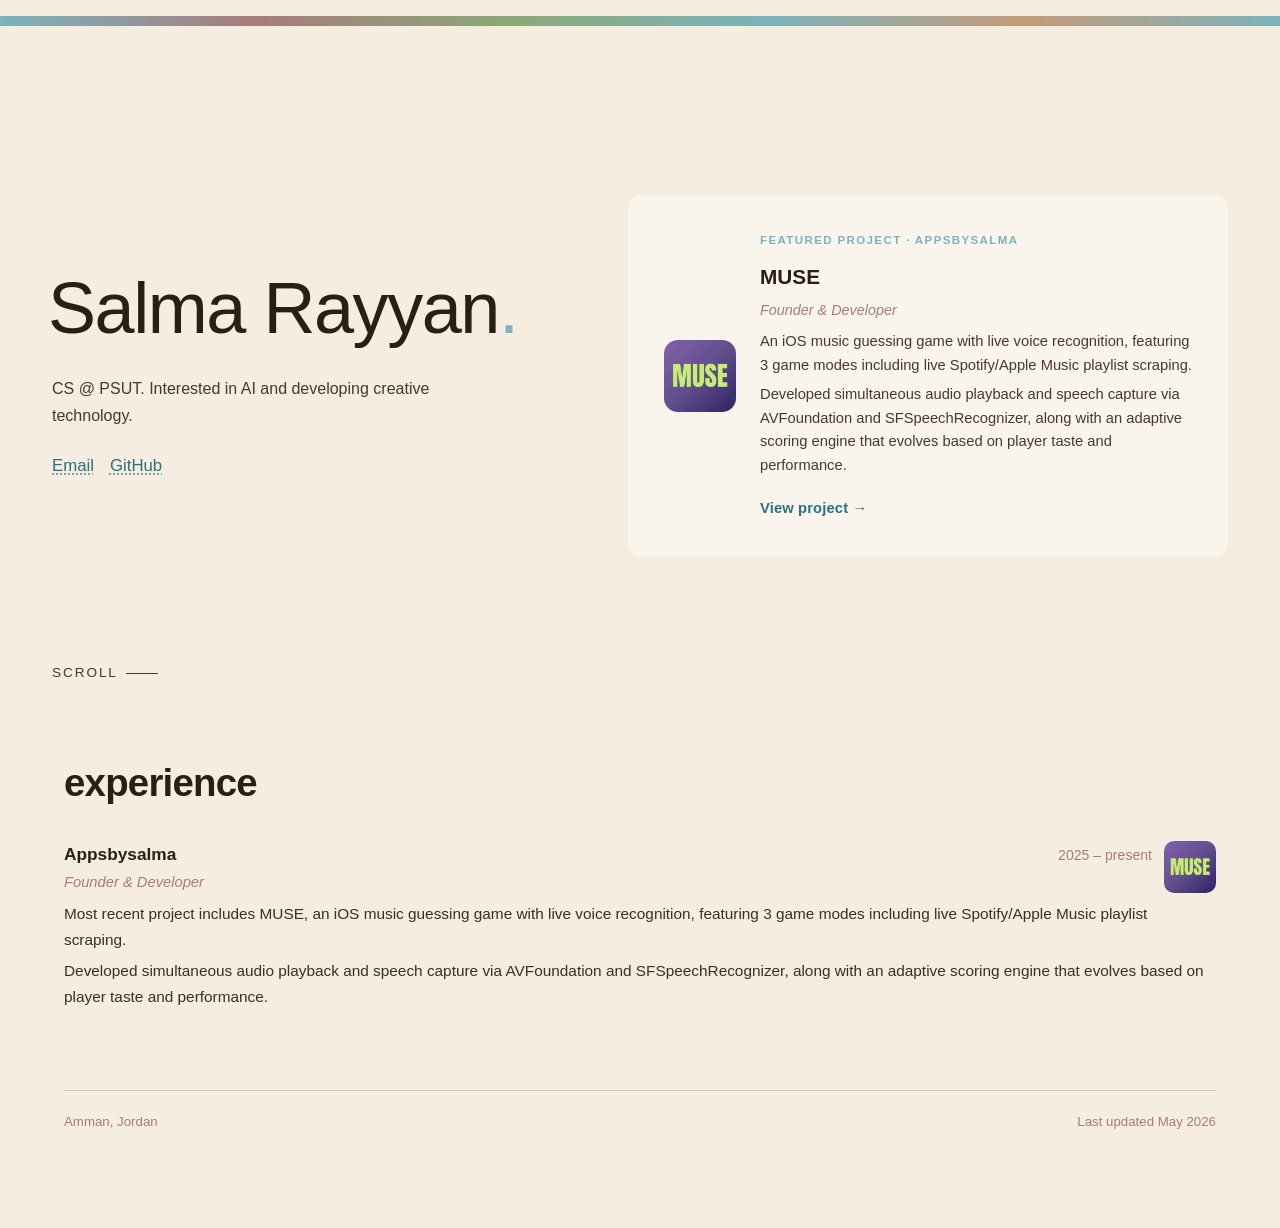
==== index.html @ 273830d4 "Trim portfolio to Appsbysalma, update bio, drop Education and Substack Co-Authored-By: Claude Fable " ====
<!DOCTYPE html>
<html lang="en">
<head>
    <meta charset="UTF-8">
    <meta name="viewport" content="width=device-width, initial-scale=1.0">
    <title>Salma Rayyan | Portfolio</title>
<link rel="icon" type="image/svg+xml" href="data:image/svg+xml,%3Csvg xmlns='http://www.w3.org/2000/svg' viewBox='0 0 32 32'%3E%3Ccircle cx='16' cy='16' r='16' fill='%237bb3bc'/%3E%3C/svg%3E">
    <style>
        * {
            margin: 0;
            padding: 0;
            box-sizing: border-box;
        }

        html {
            background-color: #f5ede0;
            scroll-behavior: smooth;
            -webkit-text-size-adjust: 100%;
        }

        body {
            background-color: #f5ede0;
            color: #3d2e1e;
            font-family: -apple-system, BlinkMacSystemFont, "Segoe UI", Arial, sans-serif;
            font-size: 15px;
            line-height: 1.6;
            overflow-x: hidden;
        }

        /* ── Hero ── */
        #hero {
            min-height: 80vh;
            display: flex;
            flex-direction: column;
            justify-content: center;
            /* top padding keeps content clear of the gradient bar below */
            padding: 72px 52px 40px;
            position: relative;
        }

        #hero::before {
            content: '';
            display: block;
            position: absolute;
            top: 16px;
            left: 0;
            right: 0;
            height: 10px;
            background: linear-gradient(90deg, #7bb3bc, #a87c7c, #8ca878, #7bb3bc, #c49a7a, #7bb3bc);
            opacity: 1;
        }

        .hero-title {
            font-family: Arial, Helvetica, sans-serif;
            font-size: clamp(2.4rem, 6vw, 4.5rem);
            font-weight: 400;
            letter-spacing: -0.02em;
            line-height: 1;
            color: #2a1f14;
            margin-left: -4px;
            margin-bottom: 32px;
        }


        .hero-title .dot {
            color: #7bb3bc;
        }

        .hero-bio {
            font-size: 1rem;
            color: #4a3828;
            max-width: 420px;
            line-height: 1.65;
            margin-bottom: 24px;
        }

        .hero-links {
            display: flex;
            gap: 16px;
            flex-wrap: wrap;
        }

        .hero-links a {
            font-size: 1.05rem;
            color: #2d7080;
            text-decoration: underline;
            text-underline-offset: 3px;
            text-decoration-style: dotted;
            text-decoration-color: #5a9aa4;
        }

        .hero-links a:hover {
            color: #1d5a64;
            text-decoration-style: solid;
        }

        .hero-inner {
            display: flex;
            align-items: center;
            gap: 48px;
        }

        .hero-left {
            flex: 1;
        }

        .hero-feature {
            flex: 1;
            background: rgba(255,255,255,0.4);
            border-radius: 14px;
            padding: 36px;
            border: none;
            display: flex;
            gap: 24px;
            align-items: center;
            text-decoration: none;
            color: inherit;
            transition: background 0.18s, transform 0.18s;
        }

        .hero-feature:hover {
            background: #ebe2e9;
            transform: translateY(-2px);
        }

        .entry-link {
            text-decoration: none;
            color: inherit;
            display: block;
            transition: background 0.18s;
            border-radius: 10px;
        }

        .entry-link:hover {
            background: rgba(255,255,255,0.45);
        }

        .hero-feature-label {
            font-size: 0.72rem;
            text-transform: uppercase;
            letter-spacing: 0.12em;
            color: #7bb3bc;
            margin-bottom: 10px;
            font-weight: 600;
        }

        .hero-feature-logo {
            width: 72px;
            height: 72px;
            border-radius: 14px;
            object-fit: cover;
            flex-shrink: 0;
        }

        .hero-feature-text {
            flex: 1;
        }

        .hero-feature-title {
            font-weight: 600;
            font-size: 1.3rem;
            color: #2a1f14;
            margin-bottom: 6px;
        }

        .hero-feature-sub {
            font-size: 0.9rem;
            color: #a87c7c;
            font-style: italic;
            margin-bottom: 8px;
        }

        .hero-feature-desc {
            font-size: 0.92rem;
            color: #4a3828;
            line-height: 1.6;
            margin-bottom: 6px;
        }

        .hero-feature-desc:last-child {
            margin-bottom: 0;
        }

        .hero-feature-cta {
            display: inline-block;
            margin-top: 14px;
            font-size: 0.92rem;
            font-weight: 600;
            color: #2d7080;
            letter-spacing: 0.01em;
        }

        .hero-feature:hover .hero-feature-cta {
            color: #1d5a64;
            text-decoration: underline;
            text-underline-offset: 3px;
        }

        .entry-cta {
            display: inline-block;
            margin-top: 10px;
            font-size: 0.86rem;
            font-weight: 600;
            color: #2d7080;
        }

        .entry-link:hover .entry-cta {
            color: #1d5a64;
        }

        @media (max-width: 600px) {
            .hero-inner {
                flex-direction: column;
                align-items: flex-start;
                gap: 32px;
            }
            .hero-title {
                font-size: clamp(2.3rem, 11vw, 3.1rem);
                word-break: break-word;
                margin-bottom: 16px;
            }
            .hero-bio {
                text-align: left;
            }
            .hero-feature {
                width: 100%;
                padding: 24px;
                flex-direction: column;
                align-items: flex-start;
                gap: 16px;
            }
            .hero-feature-logo {
                width: 56px;
                height: 56px;
            }
            .hero-links a {
                font-size: 0.95rem;
            }
        }

        /* Scroll hint */
        .scroll-hint {
            position: absolute;
            bottom: 36px;
            left: 52px;
            font-size: 0.85rem;
            letter-spacing: 0.14em;
            text-transform: uppercase;
            color: #4a3828;
            display: flex;
            align-items: center;
            gap: 8px;
        }

        .scroll-hint::after {
            content: '';
            display: block;
            width: 32px;
            height: 1px;
            background: #4a3828;
        }

        /* ── Main content ── */
        .content {
            max-width: 1200px;
            margin: 0 auto;
            padding: 32px 24px 96px;
        }

        /* ── Header block inside content ── */
        .header {
            display: flex;
            justify-content: space-between;
            align-items: flex-start;
            gap: 32px;
            margin-bottom: 40px;
        }

        .profile-placeholder {
            width: 108px;
            height: 108px;
            border-radius: 50%;
            background: linear-gradient(135deg, #9ac5ca 0%, #7bb3bc 100%);
            border: 1px solid #d9cbbe;
            flex-shrink: 0;
        }

        /* ── Sections ── */
        section {
            margin-bottom: 80px;
        }

        section h2 {
            font-family: Arial, Helvetica, sans-serif;
            font-size: 2.4rem;
            font-weight: 700;
            letter-spacing: -0.02em;
            text-transform: lowercase;
            color: #2a1f14;
            margin-bottom: 28px;
        }

        /* ── Entry grid (experience) ── */
        .entry-grid-featured {
            display: grid;
            grid-template-columns: 1fr 1fr;
            gap: 16px;
            margin-bottom: 16px;
        }

        .entry-grid-featured .entry {
            background: rgba(255,255,255,0.25);
            border-radius: 10px;
            padding: 22px 24px;
            margin-bottom: 0;
            transition: background 0.18s;
            display: grid;
            grid-template-columns: minmax(0, 1fr) auto;
            column-gap: 16px;
            align-content: start;
        }

        /* Logo sits in its own column so it never collides with the date */
        .entry-grid-featured .entry-logo {
            grid-column: 2;
            grid-row: 1 / span 2;
            float: none;
            margin: 0;
            align-self: start;
        }

        .entry-grid-featured .entry-header { grid-column: 1; grid-row: 1; }
        .entry-grid-featured .entry-sub    { grid-column: 1; grid-row: 2; }
        .entry-grid-featured .entry-body   { grid-column: 1 / -1; grid-row: 3; }

        .entry-grid-featured .entry-link:hover .entry {
            background: rgba(255,255,255,0.5);
        }

        .entry-grid {
            display: grid;
            grid-template-columns: repeat(2, 1fr);
            gap: 16px;
        }

        .entry-grid .entry {
            background: rgba(255,255,255,0.25);
            border-radius: 10px;
            padding: 22px 24px;
            margin-bottom: 0;
        }

        .entry-grid .entry.entry-wide {
            grid-column: 1 / -1;
        }


        .entry-grid .entry.entry-wide {
            grid-column: 1 / -1;
        }

        @media (max-width: 820px) {
            .entry-grid { grid-template-columns: 1fr 1fr; }
        }

        @media (max-width: 600px) {
            .entry-grid-featured { grid-template-columns: 1fr; }
            .entry-grid { grid-template-columns: 1fr; }
        }

        /* ── Entries ── */
        .entry {
            margin-bottom: 28px;
        }

        .entry:last-child {
            margin-bottom: 0;
        }

        .entry-header {
            display: flex;
            justify-content: space-between;
            align-items: baseline;
            flex-wrap: wrap;
            gap: 2px 16px;
            margin-bottom: 2px;
        }

        .entry-title {
            font-weight: 600;
            font-size: 1.08rem;
            color: #2a1f14;
            min-width: 0;
            overflow-wrap: break-word;
        }

        .entry-date {
            font-size: 0.88rem;
            color: #a87c7c;
            white-space: nowrap;
            flex-shrink: 0;
        }

        .entry-sub {
            font-size: 0.92rem;
            color: #a87c7c;
            margin-bottom: 6px;
            font-style: italic;
        }

        .entry-body {
            font-size: 0.96rem;
            color: #3d2e1e;
            line-height: 1.7;
        }

        .entry-logo {
            width: 52px;
            height: 52px;
            border-radius: 10px;
            object-fit: cover;
            float: right;
            margin: 0 0 8px 12px;
        }

        .entry-grid .entry-body p,
        .entry-grid-featured .entry-body p {
            padding-left: 14px;
            position: relative;
            margin-bottom: 8px;
        }

        .entry-grid .entry-body p::before,
        .entry-grid-featured .entry-body p::before {
            content: '·';
            position: absolute;
            left: 0;
            font-weight: 700;
        }

        .entry-body p {
            margin-bottom: 5px;
        }

        .entry-body p:last-child {
            margin-bottom: 0;
        }

        /* ── MUN list ── */
        .mun-list {
            list-style: none;
            margin-top: 6px;
        }

        .mun-list li {
            font-size: 0.88rem;
            color: #3d2e1e;
            padding: 5px 0;
            display: flex;
            justify-content: space-between;
            align-items: baseline;
            gap: 12px;
        }

        .mun-award {
            font-size: 0.78rem;
            font-style: italic;
            color: #a87c7c;
            white-space: nowrap;
            flex-shrink: 0;
        }

        /* ── Notable works ── */
        .notable {
            margin-top: 6px;
            font-size: 0.84rem;
            font-style: italic;
            color: #5a4838;
        }

        /* ── Substack posts ── */
        .posts-grid {
            display: flex;
            flex-direction: column;
            gap: 0;
            margin-top: 16px;
        }

        .post-card {
            text-decoration: none;
            color: inherit;
            display: flex;
            gap: 14px;
            align-items: flex-start;
            padding: 14px 0;
            border-top: 1px solid #d9cbbe;
            transition: opacity 0.18s;
        }

        .post-card:last-child {
            border-bottom: 1px solid #d9cbbe;
        }

        .post-card:hover {
            opacity: 0.7;
        }

        .post-thumb {
            width: 72px;
            height: 72px;
            object-fit: cover;
            border-radius: 4px;
            flex-shrink: 0;
            background: #a8cdd2;
        }

        .post-text {
            flex: 1;
            min-width: 0;
        }

        .post-title {
            font-weight: 600;
            font-size: 0.9rem;
            color: #2a1f14;
            margin-bottom: 4px;
            line-height: 1.35;
        }

        .post-excerpt {
            font-size: 0.82rem;
            color: #4a3828;
            line-height: 1.6;
            display: -webkit-box;
            -webkit-line-clamp: 2;
            line-clamp: 2;
            -webkit-box-orient: vertical;
            overflow: hidden;
            margin-bottom: 5px;
        }

        .post-date {
            font-size: 0.75rem;
            color: #a87c7c;
        }

        .posts-loading {
            font-size: 0.86rem;
            color: #a87c7c;
            font-style: italic;
        }

        .posts-error {
            font-size: 0.86rem;
            color: #a87c7c;
        }

        .posts-error a {
            color: #2d7080;
        }

        /* ── Footer ── */
        footer {
            font-size: 0.83rem;
            color: #a87c7c;
            border-top: 1px solid #d9cbbe;
            padding-top: 20px;
            display: flex;
            justify-content: space-between;
            align-items: center;
        }

        a {
            color: #2d7080;
        }

        @media (max-width: 600px) {
            #hero {
                padding: 72px 24px 40px;
                min-height: auto;
                justify-content: flex-start;
            }
            .scroll-hint { display: none; }
            .entry-body { text-align: left; }
        }
    </style>
</head>
<body>

    <!-- ── Hero ── -->
    <div id="hero">
        <div class="hero-inner">
            <div class="hero-left">
                <div class="hero-title">Salma Rayyan<span class="dot">.</span></div>
                <p class="hero-bio">CS @ PSUT. Interested in AI and developing creative technology.</p>
                <div class="hero-links">
                    <a href="mailto:salmarayyann@gmail.com">Email</a>
                    <a href="https://github.com/salmarayyan">GitHub</a>
                </div>
            </div>
            <a href="muse.html" class="hero-feature">
                <img src="muse-logo.png" alt="MUSE" class="hero-feature-logo">
                <div class="hero-feature-text">
                    <div class="hero-feature-label">Featured Project · Appsbysalma</div>
                    <div class="hero-feature-title">MUSE</div>
                    <div class="hero-feature-sub">Founder & Developer</div>
                    <p class="hero-feature-desc">An iOS music guessing game with live voice recognition, featuring 3 game modes including live Spotify/Apple Music playlist scraping.</p>
                    <p class="hero-feature-desc">Developed simultaneous audio playback and speech capture via AVFoundation and SFSpeechRecognizer, along with an adaptive scoring engine that evolves based on player taste and performance.</p>
                    <span class="hero-feature-cta">View project →</span>
                </div>
            </a>
        </div>
        <div class="scroll-hint">Scroll</div>
    </div>

    <!-- ── Content ── -->
    <div class="content">

        <section id="experience">
            <h2>Experience</h2>

            <a href="muse.html" class="entry-link">
            <div class="entry">
                <img src="muse-logo.png" alt="MUSE" class="entry-logo">
                <div class="entry-header">
                    <div class="entry-title">Appsbysalma</div>
                    <div class="entry-date">2025 – present</div>
                </div>
                <div class="entry-sub">Founder & Developer</div>
                <div class="entry-body">
                    <p>Most recent project includes MUSE, an iOS music guessing game with live voice recognition, featuring 3 game modes including live Spotify/Apple Music playlist scraping.</p>
                    <p>Developed simultaneous audio playback and speech capture via AVFoundation and SFSpeechRecognizer, along with an adaptive scoring engine that evolves based on player taste and performance.</p>
                </div>
            </div>
            </a>

        </section>


        <footer>
            <span>Amman, Jordan</span>
            <span>Last updated May 2026</span>
        </footer>

    </div>


</body>
</html>
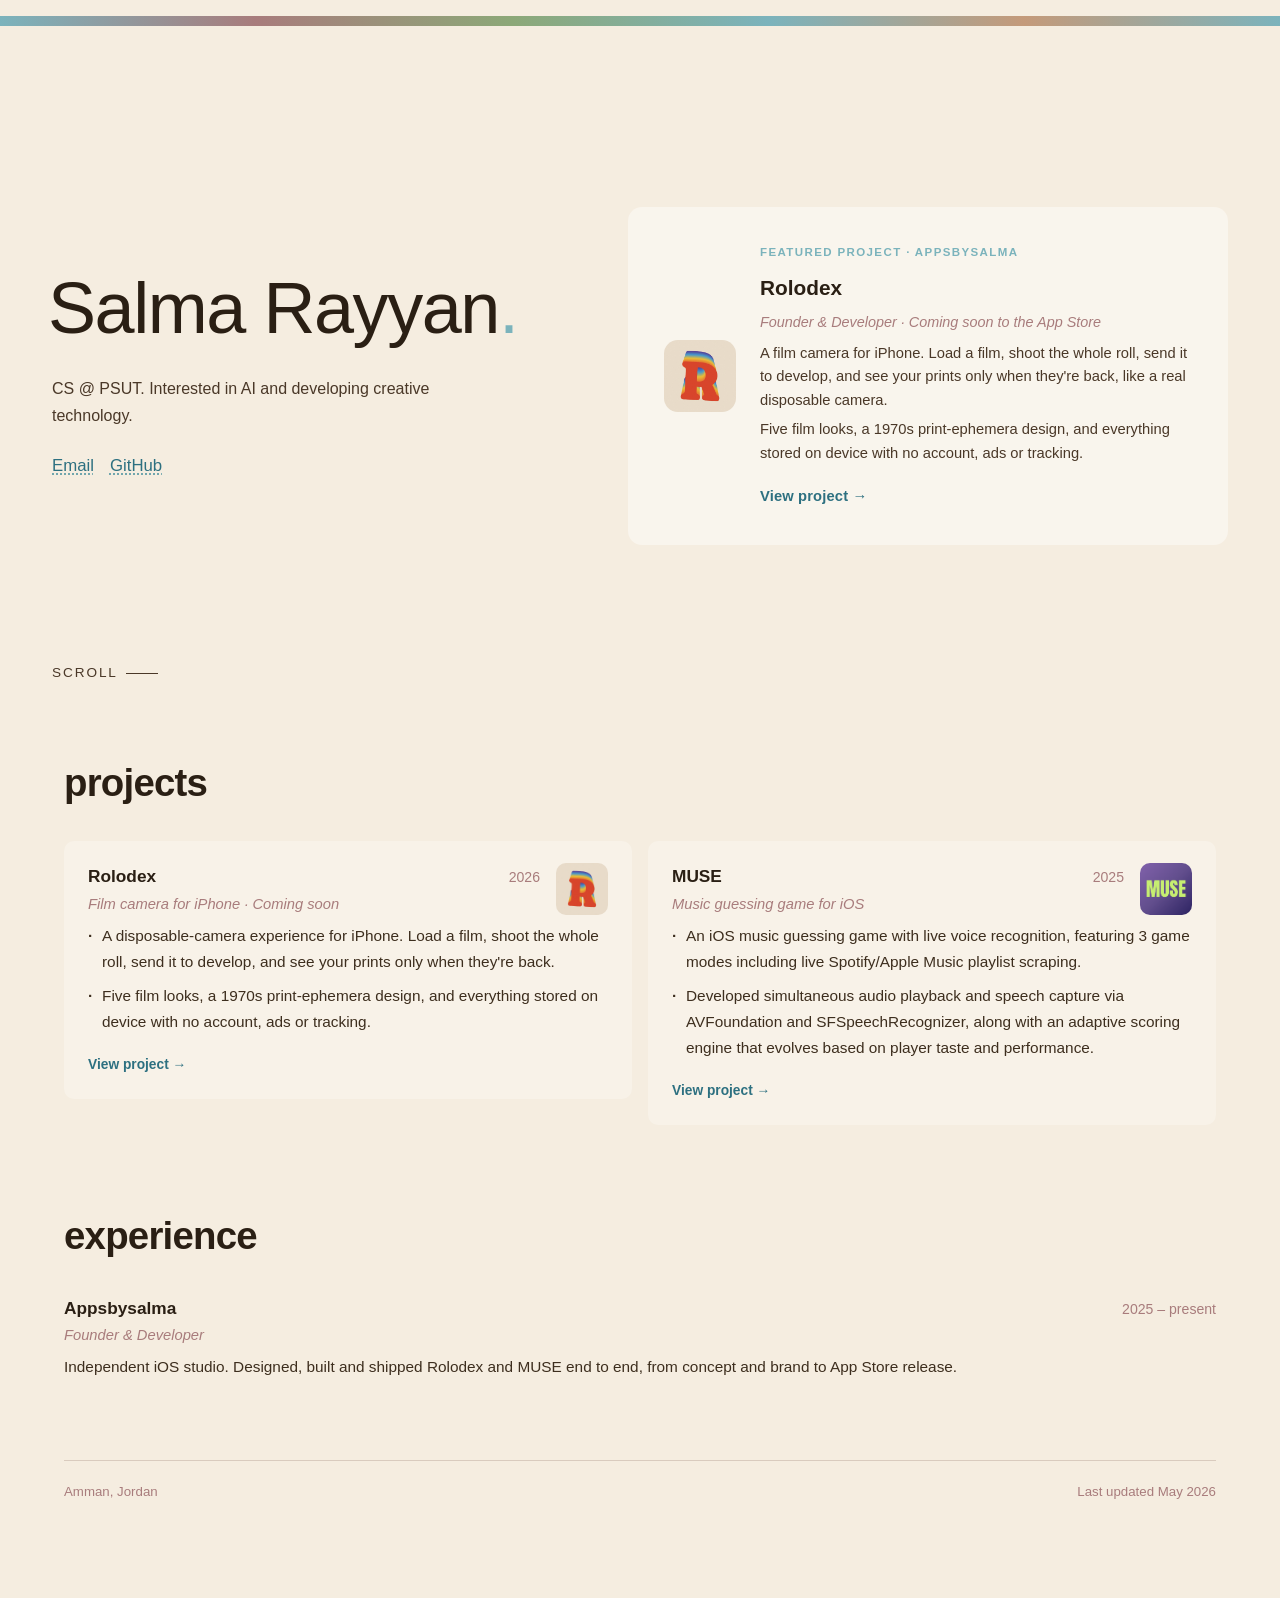
==== commit 8d430006: "Feature Rolodex on the portfolio Co-Authored-By: Claude Fable 5.1 <noreply@anthropic.com>" ====
--- a/index.html
+++ b/index.html
@@ -598,14 +598,14 @@
                     <a href="https://github.com/salmarayyan">GitHub</a>
                 </div>
             </div>
-            <a href="muse.html" class="hero-feature">
-                <img src="muse-logo.png" alt="MUSE" class="hero-feature-logo">
+            <a href="/rolodex/" class="hero-feature">
+                <img src="rolodex/icon.png" alt="Rolodex" class="hero-feature-logo">
                 <div class="hero-feature-text">
                     <div class="hero-feature-label">Featured Project · Appsbysalma</div>
-                    <div class="hero-feature-title">MUSE</div>
-                    <div class="hero-feature-sub">Founder & Developer</div>
-                    <p class="hero-feature-desc">An iOS music guessing game with live voice recognition, featuring 3 game modes including live Spotify/Apple Music playlist scraping.</p>
-                    <p class="hero-feature-desc">Developed simultaneous audio playback and speech capture via AVFoundation and SFSpeechRecognizer, along with an adaptive scoring engine that evolves based on player taste and performance.</p>
+                    <div class="hero-feature-title">Rolodex</div>
+                    <div class="hero-feature-sub">Founder & Developer · Coming soon to the App Store</div>
+                    <p class="hero-feature-desc">A film camera for iPhone. Load a film, shoot the whole roll, send it to develop, and see your prints only when they're back, like a real disposable camera.</p>
+                    <p class="hero-feature-desc">Five film looks, a 1970s print-ephemera design, and everything stored on device with no account, ads or tracking.</p>
                     <span class="hero-feature-cta">View project →</span>
                 </div>
             </a>
@@ -616,23 +616,60 @@
     <!-- ── Content ── -->
     <div class="content">
 
-        <section id="experience">
-            <h2>Experience</h2>
+        <section id="projects">
+            <h2>Projects</h2>
+
+            <div class="entry-grid-featured">
+
+            <a href="/rolodex/" class="entry-link">
+            <div class="entry">
+                <img src="rolodex/icon.png" alt="Rolodex" class="entry-logo">
+                <div class="entry-header">
+                    <div class="entry-title">Rolodex</div>
+                    <div class="entry-date">2026</div>
+                </div>
+                <div class="entry-sub">Film camera for iPhone · Coming soon</div>
+                <div class="entry-body">
+                    <p>A disposable-camera experience for iPhone. Load a film, shoot the whole roll, send it to develop, and see your prints only when they're back.</p>
+                    <p>Five film looks, a 1970s print-ephemera design, and everything stored on device with no account, ads or tracking.</p>
+                    <span class="entry-cta">View project →</span>
+                </div>
+            </div>
+            </a>
 
             <a href="muse.html" class="entry-link">
             <div class="entry">
                 <img src="muse-logo.png" alt="MUSE" class="entry-logo">
                 <div class="entry-header">
+                    <div class="entry-title">MUSE</div>
+                    <div class="entry-date">2025</div>
+                </div>
+                <div class="entry-sub">Music guessing game for iOS</div>
+                <div class="entry-body">
+                    <p>An iOS music guessing game with live voice recognition, featuring 3 game modes including live Spotify/Apple Music playlist scraping.</p>
+                    <p>Developed simultaneous audio playback and speech capture via AVFoundation and SFSpeechRecognizer, along with an adaptive scoring engine that evolves based on player taste and performance.</p>
+                    <span class="entry-cta">View project →</span>
+                </div>
+            </div>
+            </a>
+
+            </div><!-- /entry-grid-featured -->
+
+        </section>
+
+        <section id="experience">
+            <h2>Experience</h2>
+
+            <div class="entry">
+                <div class="entry-header">
                     <div class="entry-title">Appsbysalma</div>
                     <div class="entry-date">2025 – present</div>
                 </div>
                 <div class="entry-sub">Founder & Developer</div>
                 <div class="entry-body">
-                    <p>Most recent project includes MUSE, an iOS music guessing game with live voice recognition, featuring 3 game modes including live Spotify/Apple Music playlist scraping.</p>
-                    <p>Developed simultaneous audio playback and speech capture via AVFoundation and SFSpeechRecognizer, along with an adaptive scoring engine that evolves based on player taste and performance.</p>
+                    <p>Independent iOS studio. Designed, built and shipped Rolodex and MUSE end to end, from concept and brand to App Store release.</p>
                 </div>
             </div>
-            </a>
 
         </section>
 
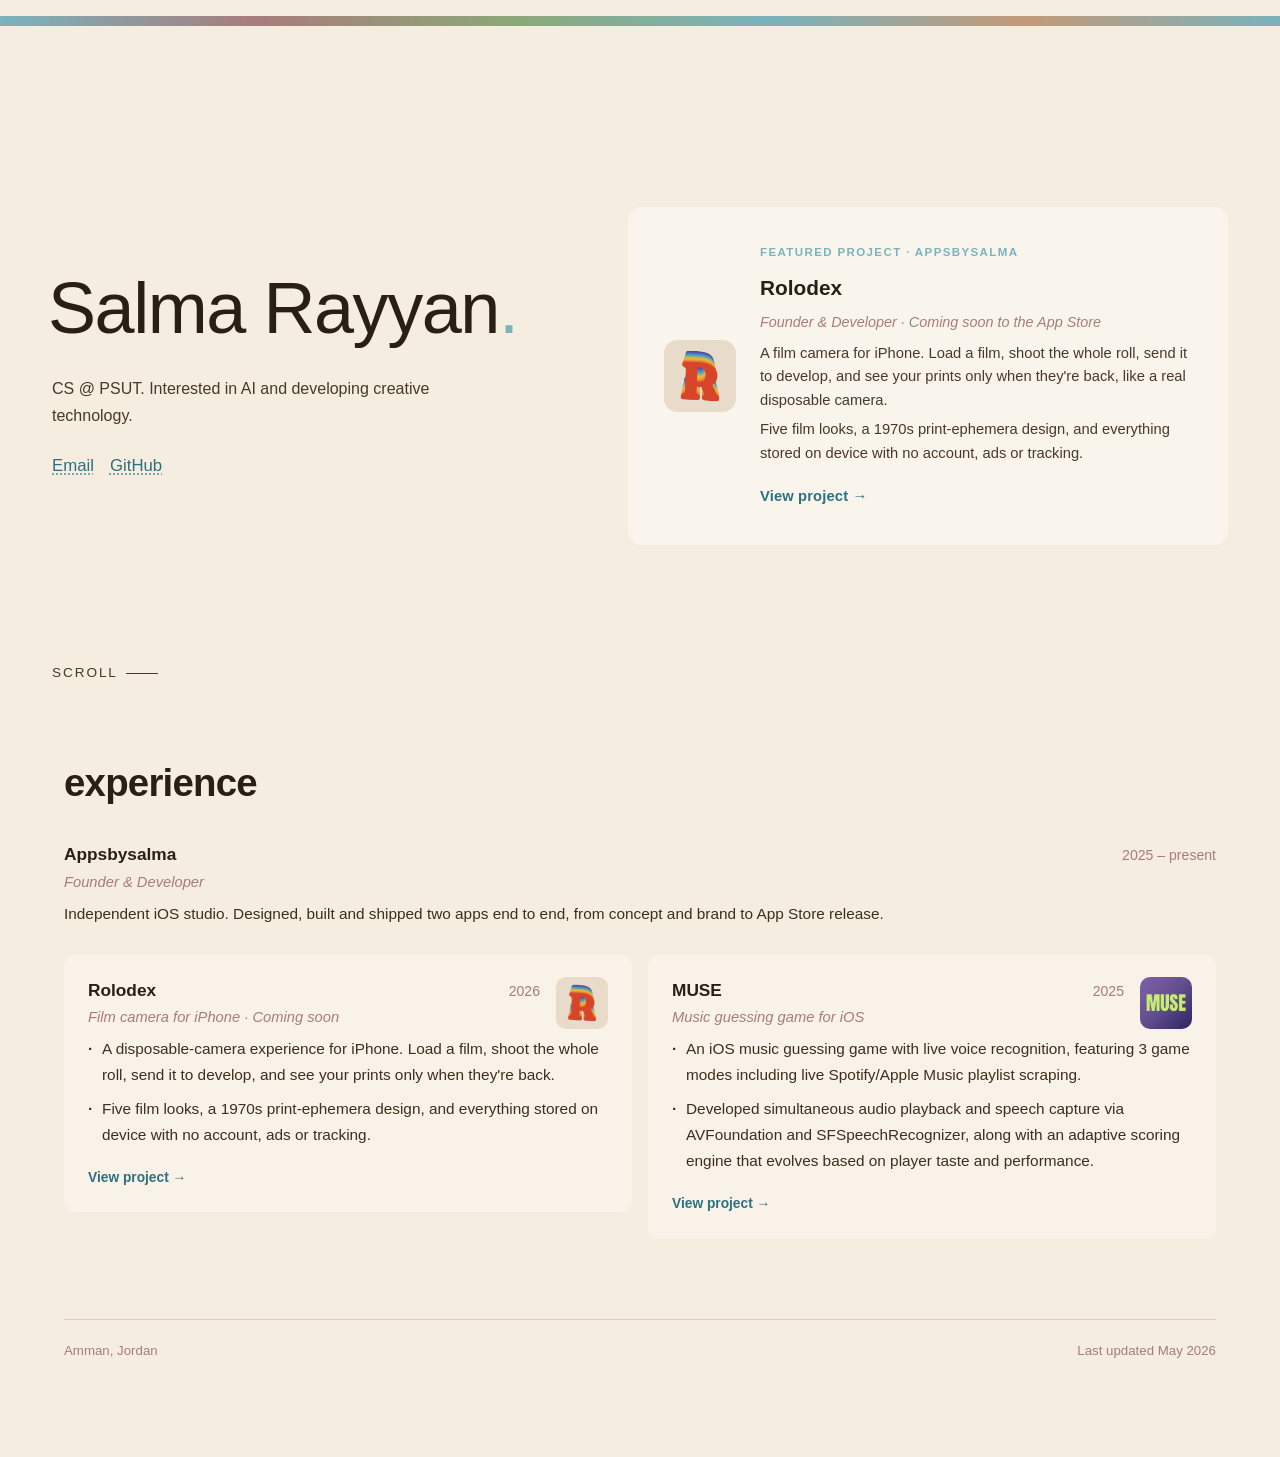
==== commit d6f2986a: "List Rolodex and MUSE under Experience Co-Authored-By: Claude Fable 5.1 <noreply@anthropic.com>" ====
--- a/index.html
+++ b/index.html
@@ -616,8 +616,19 @@
     <!-- ── Content ── -->
     <div class="content">
 
-        <section id="projects">
-            <h2>Projects</h2>
+        <section id="experience">
+            <h2>Experience</h2>
+
+            <div class="entry">
+                <div class="entry-header">
+                    <div class="entry-title">Appsbysalma</div>
+                    <div class="entry-date">2025 – present</div>
+                </div>
+                <div class="entry-sub">Founder & Developer</div>
+                <div class="entry-body">
+                    <p>Independent iOS studio. Designed, built and shipped two apps end to end, from concept and brand to App Store release.</p>
+                </div>
+            </div>
 
             <div class="entry-grid-featured">
 
@@ -657,22 +668,6 @@
 
         </section>
 
-        <section id="experience">
-            <h2>Experience</h2>
-
-            <div class="entry">
-                <div class="entry-header">
-                    <div class="entry-title">Appsbysalma</div>
-                    <div class="entry-date">2025 – present</div>
-                </div>
-                <div class="entry-sub">Founder & Developer</div>
-                <div class="entry-body">
-                    <p>Independent iOS studio. Designed, built and shipped Rolodex and MUSE end to end, from concept and brand to App Store release.</p>
-                </div>
-            </div>
-
-        </section>
-
 
         <footer>
             <span>Amman, Jordan</span>
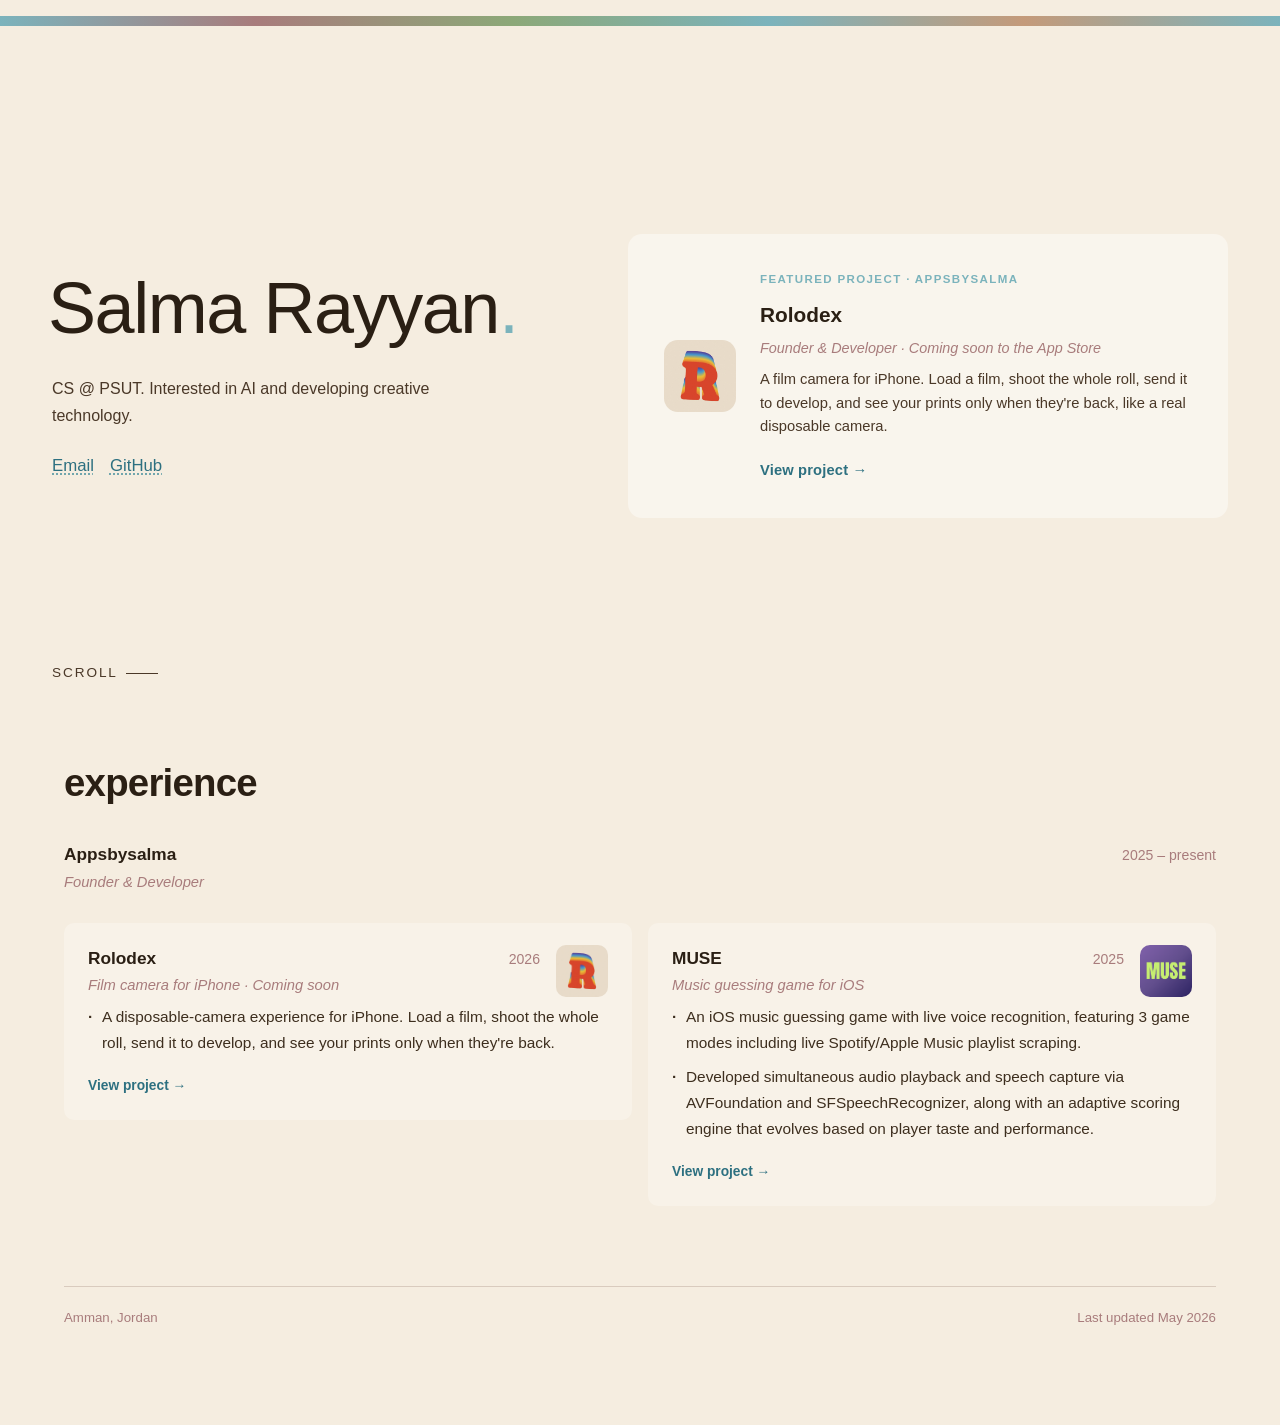
==== commit 7018bd7d: "Tighten portfolio copy Co-Authored-By: Claude Fable 5.1 <noreply@anthropic.com>" ====
--- a/index.html
+++ b/index.html
@@ -605,7 +605,6 @@
                     <div class="hero-feature-title">Rolodex</div>
                     <div class="hero-feature-sub">Founder & Developer · Coming soon to the App Store</div>
                     <p class="hero-feature-desc">A film camera for iPhone. Load a film, shoot the whole roll, send it to develop, and see your prints only when they're back, like a real disposable camera.</p>
-                    <p class="hero-feature-desc">Five film looks, a 1970s print-ephemera design, and everything stored on device with no account, ads or tracking.</p>
                     <span class="hero-feature-cta">View project →</span>
                 </div>
             </a>
@@ -625,9 +624,6 @@
                     <div class="entry-date">2025 – present</div>
                 </div>
                 <div class="entry-sub">Founder & Developer</div>
-                <div class="entry-body">
-                    <p>Independent iOS studio. Designed, built and shipped two apps end to end, from concept and brand to App Store release.</p>
-                </div>
             </div>
 
             <div class="entry-grid-featured">
@@ -642,7 +638,6 @@
                 <div class="entry-sub">Film camera for iPhone · Coming soon</div>
                 <div class="entry-body">
                     <p>A disposable-camera experience for iPhone. Load a film, shoot the whole roll, send it to develop, and see your prints only when they're back.</p>
-                    <p>Five film looks, a 1970s print-ephemera design, and everything stored on device with no account, ads or tracking.</p>
                     <span class="entry-cta">View project →</span>
                 </div>
             </div>
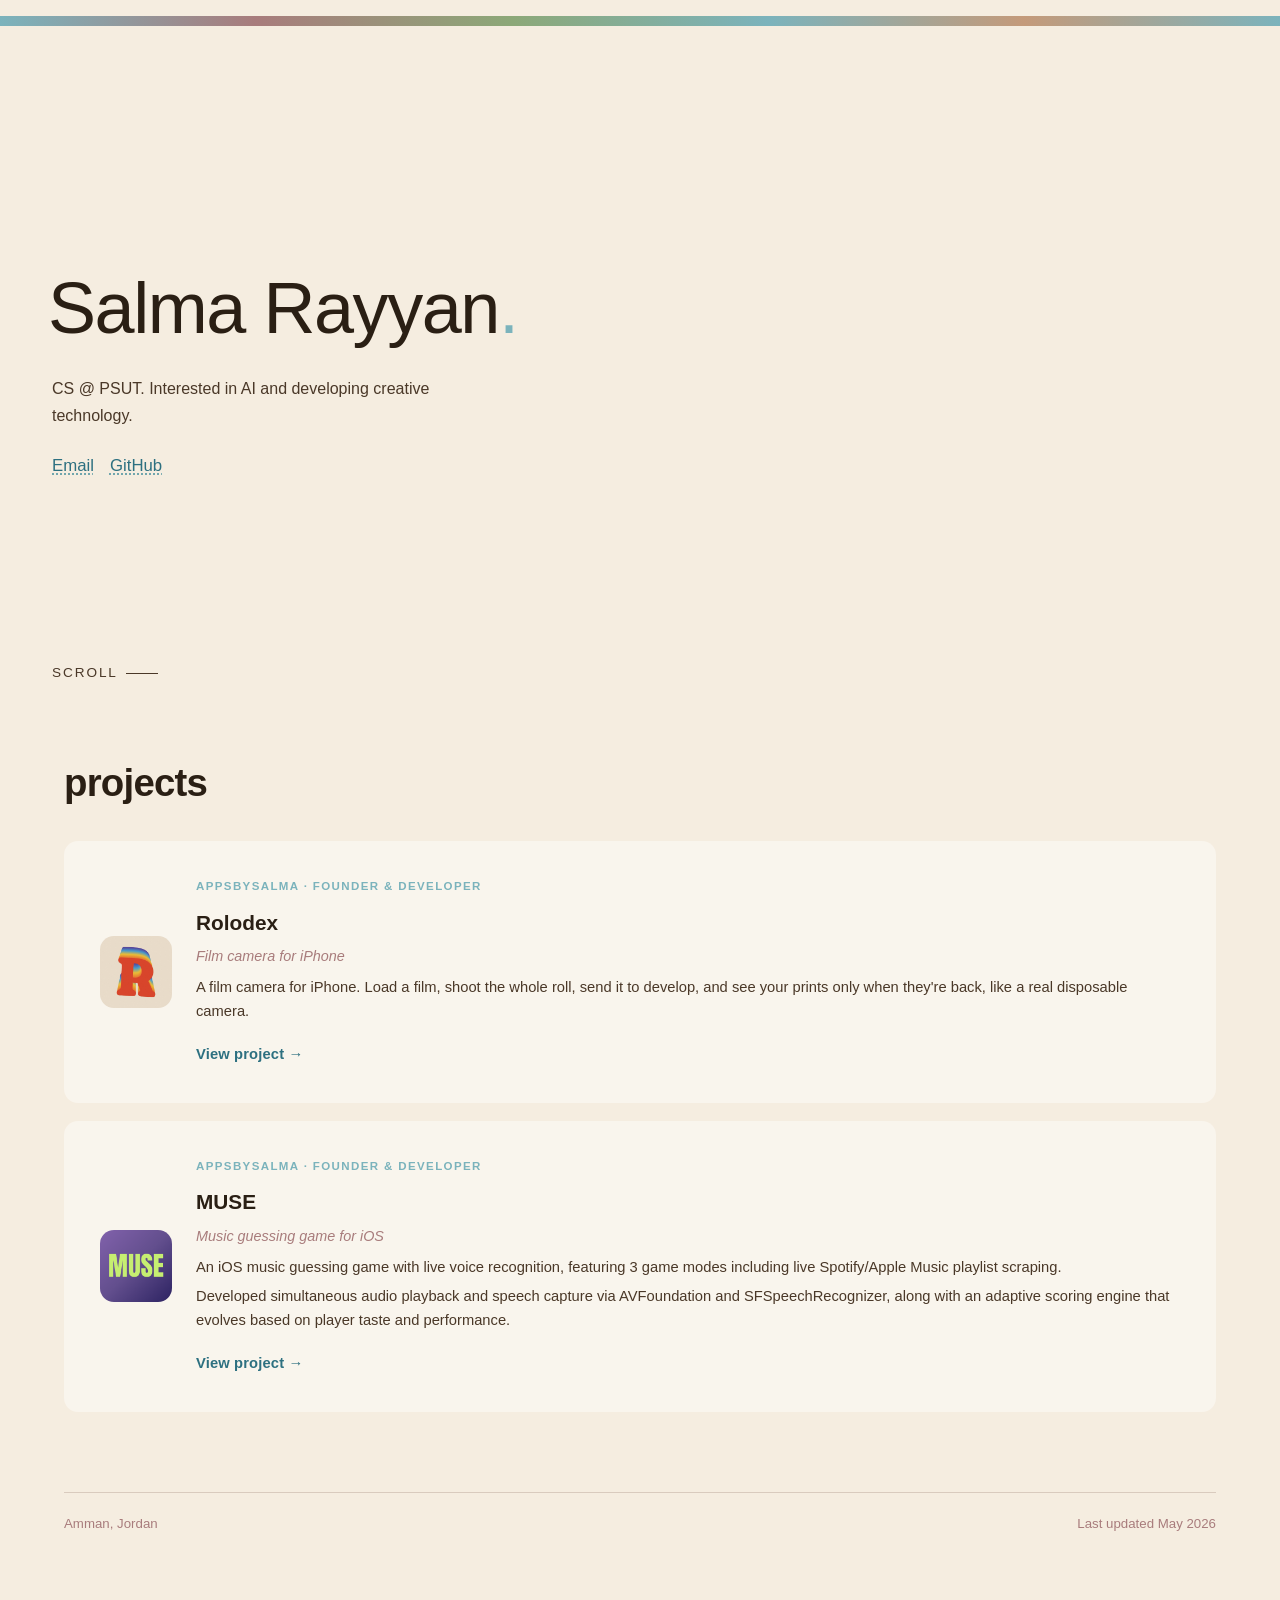
==== commit 3c15bed6: "Move featured cards below the hero, archive old sections, drop coming soon Co-Authored-By: Claude Fa" ====
--- a/index.html
+++ b/index.html
@@ -122,6 +122,9 @@
             background: #ebe2e9;
             transform: translateY(-2px);
         }
+
+        .feature-card { margin-bottom: 18px; }
+        .feature-card:last-child { margin-bottom: 0; }
 
         .entry-link {
             text-decoration: none;
@@ -598,68 +601,38 @@
                     <a href="https://github.com/salmarayyan">GitHub</a>
                 </div>
             </div>
-            <a href="/rolodex/" class="hero-feature">
+        </div>
+        <div class="scroll-hint">Scroll</div>
+    </div>
+
+    <!-- ── Content ── -->
+    <div class="content">
+
+        <section id="projects">
+            <h2>Projects</h2>
+
+            <a href="/rolodex/" class="hero-feature feature-card">
                 <img src="rolodex/icon.png" alt="Rolodex" class="hero-feature-logo">
                 <div class="hero-feature-text">
-                    <div class="hero-feature-label">Featured Project · Appsbysalma</div>
+                    <div class="hero-feature-label">Appsbysalma · Founder & Developer</div>
                     <div class="hero-feature-title">Rolodex</div>
-                    <div class="hero-feature-sub">Founder & Developer · Coming soon to the App Store</div>
+                    <div class="hero-feature-sub">Film camera for iPhone</div>
                     <p class="hero-feature-desc">A film camera for iPhone. Load a film, shoot the whole roll, send it to develop, and see your prints only when they're back, like a real disposable camera.</p>
                     <span class="hero-feature-cta">View project →</span>
                 </div>
             </a>
-        </div>
-        <div class="scroll-hint">Scroll</div>
-    </div>
-
-    <!-- ── Content ── -->
-    <div class="content">
-
-        <section id="experience">
-            <h2>Experience</h2>
-
-            <div class="entry">
-                <div class="entry-header">
-                    <div class="entry-title">Appsbysalma</div>
-                    <div class="entry-date">2025 – present</div>
+
+            <a href="muse.html" class="hero-feature feature-card">
+                <img src="muse-logo.png" alt="MUSE" class="hero-feature-logo">
+                <div class="hero-feature-text">
+                    <div class="hero-feature-label">Appsbysalma · Founder & Developer</div>
+                    <div class="hero-feature-title">MUSE</div>
+                    <div class="hero-feature-sub">Music guessing game for iOS</div>
+                    <p class="hero-feature-desc">An iOS music guessing game with live voice recognition, featuring 3 game modes including live Spotify/Apple Music playlist scraping.</p>
+                    <p class="hero-feature-desc">Developed simultaneous audio playback and speech capture via AVFoundation and SFSpeechRecognizer, along with an adaptive scoring engine that evolves based on player taste and performance.</p>
+                    <span class="hero-feature-cta">View project →</span>
                 </div>
-                <div class="entry-sub">Founder & Developer</div>
-            </div>
-
-            <div class="entry-grid-featured">
-
-            <a href="/rolodex/" class="entry-link">
-            <div class="entry">
-                <img src="rolodex/icon.png" alt="Rolodex" class="entry-logo">
-                <div class="entry-header">
-                    <div class="entry-title">Rolodex</div>
-                    <div class="entry-date">2026</div>
-                </div>
-                <div class="entry-sub">Film camera for iPhone · Coming soon</div>
-                <div class="entry-body">
-                    <p>A disposable-camera experience for iPhone. Load a film, shoot the whole roll, send it to develop, and see your prints only when they're back.</p>
-                    <span class="entry-cta">View project →</span>
-                </div>
-            </div>
             </a>
-
-            <a href="muse.html" class="entry-link">
-            <div class="entry">
-                <img src="muse-logo.png" alt="MUSE" class="entry-logo">
-                <div class="entry-header">
-                    <div class="entry-title">MUSE</div>
-                    <div class="entry-date">2025</div>
-                </div>
-                <div class="entry-sub">Music guessing game for iOS</div>
-                <div class="entry-body">
-                    <p>An iOS music guessing game with live voice recognition, featuring 3 game modes including live Spotify/Apple Music playlist scraping.</p>
-                    <p>Developed simultaneous audio playback and speech capture via AVFoundation and SFSpeechRecognizer, along with an adaptive scoring engine that evolves based on player taste and performance.</p>
-                    <span class="entry-cta">View project →</span>
-                </div>
-            </div>
-            </a>
-
-            </div><!-- /entry-grid-featured -->
 
         </section>
 
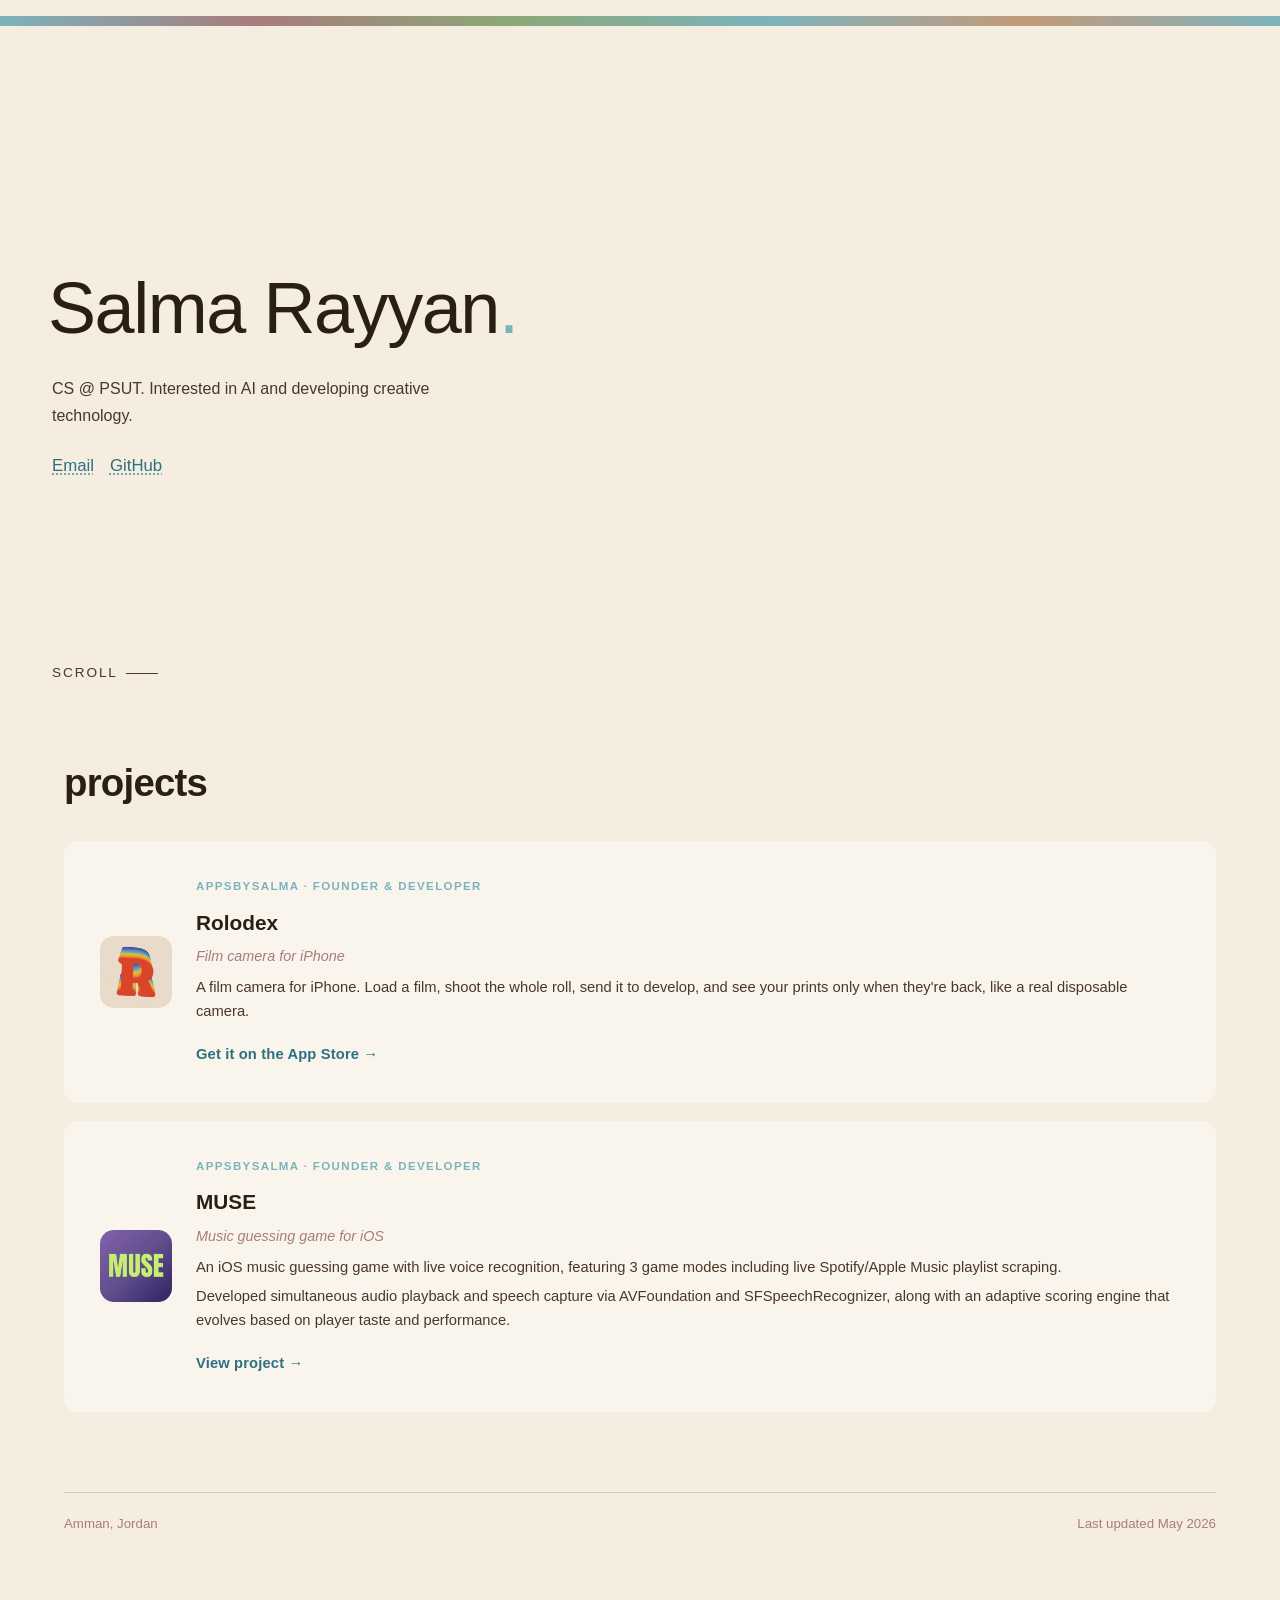
==== commit fe1ba958: "Point the Rolodex card at the App Store Co-Authored-By: Claude Fable 5.1 <noreply@anthropic.com>" ====
--- a/index.html
+++ b/index.html
@@ -611,14 +611,14 @@
         <section id="projects">
             <h2>Projects</h2>
 
-            <a href="/rolodex/" class="hero-feature feature-card">
+            <a href="https://apps.apple.com/app/id6827994145" target="_blank" rel="noopener" class="hero-feature feature-card">
                 <img src="rolodex/icon.png" alt="Rolodex" class="hero-feature-logo">
                 <div class="hero-feature-text">
                     <div class="hero-feature-label">Appsbysalma · Founder & Developer</div>
                     <div class="hero-feature-title">Rolodex</div>
                     <div class="hero-feature-sub">Film camera for iPhone</div>
                     <p class="hero-feature-desc">A film camera for iPhone. Load a film, shoot the whole roll, send it to develop, and see your prints only when they're back, like a real disposable camera.</p>
-                    <span class="hero-feature-cta">View project →</span>
+                    <span class="hero-feature-cta">Get it on the App Store →</span>
                 </div>
             </a>
 
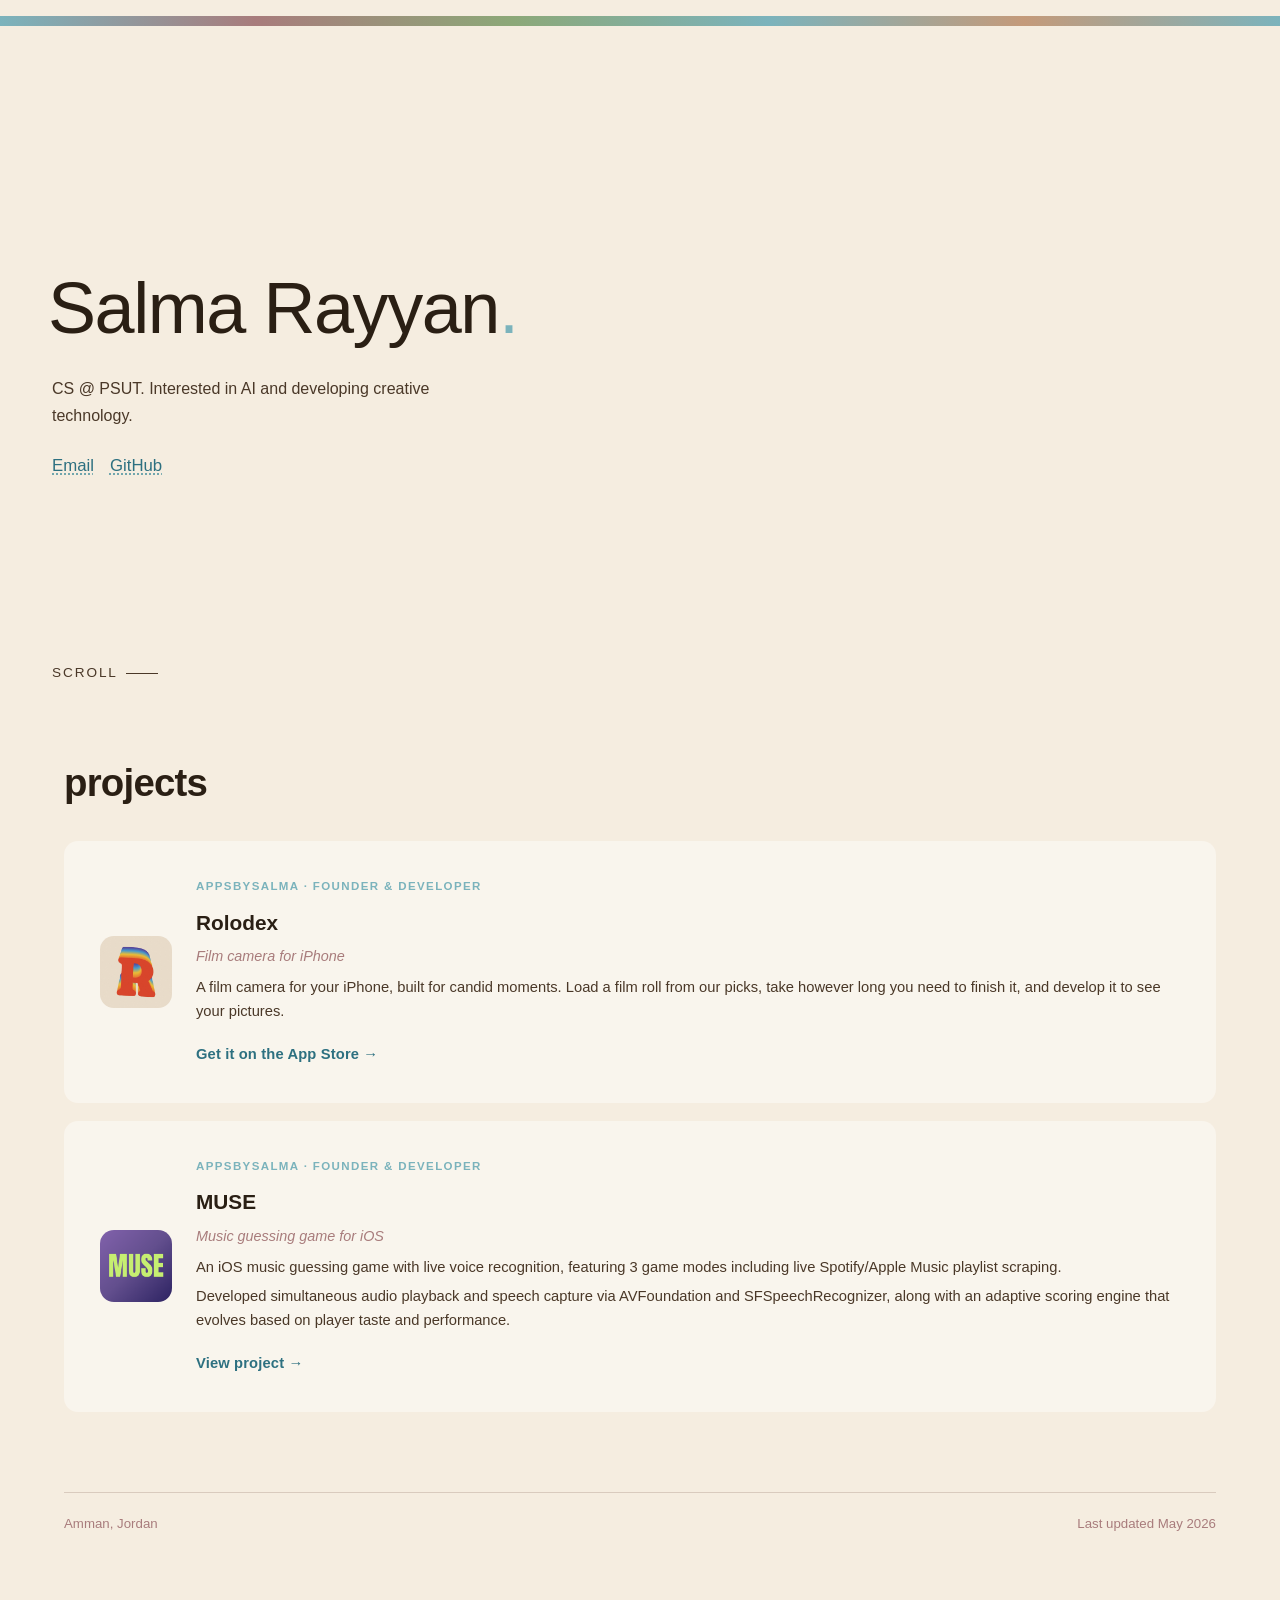
==== commit 14e6084d: "Update the Rolodex description Co-Authored-By: Claude Fable 5.1 <noreply@anthropic.com>" ====
--- a/index.html
+++ b/index.html
@@ -611,13 +611,13 @@
         <section id="projects">
             <h2>Projects</h2>
 
-            <a href="https://apps.apple.com/app/id6827994145" target="_blank" rel="noopener" class="hero-feature feature-card">
+            <a href="https://apps.apple.com/us/app/rolodex-filmcam/id6827994145" target="_blank" rel="noopener" class="hero-feature feature-card">
                 <img src="rolodex/icon.png" alt="Rolodex" class="hero-feature-logo">
                 <div class="hero-feature-text">
                     <div class="hero-feature-label">Appsbysalma · Founder & Developer</div>
                     <div class="hero-feature-title">Rolodex</div>
                     <div class="hero-feature-sub">Film camera for iPhone</div>
-                    <p class="hero-feature-desc">A film camera for iPhone. Load a film, shoot the whole roll, send it to develop, and see your prints only when they're back, like a real disposable camera.</p>
+                    <p class="hero-feature-desc">A film camera for your iPhone, built for candid moments. Load a film roll from our picks, take however long you need to finish it, and develop it to see your pictures.</p>
                     <span class="hero-feature-cta">Get it on the App Store →</span>
                 </div>
             </a>
